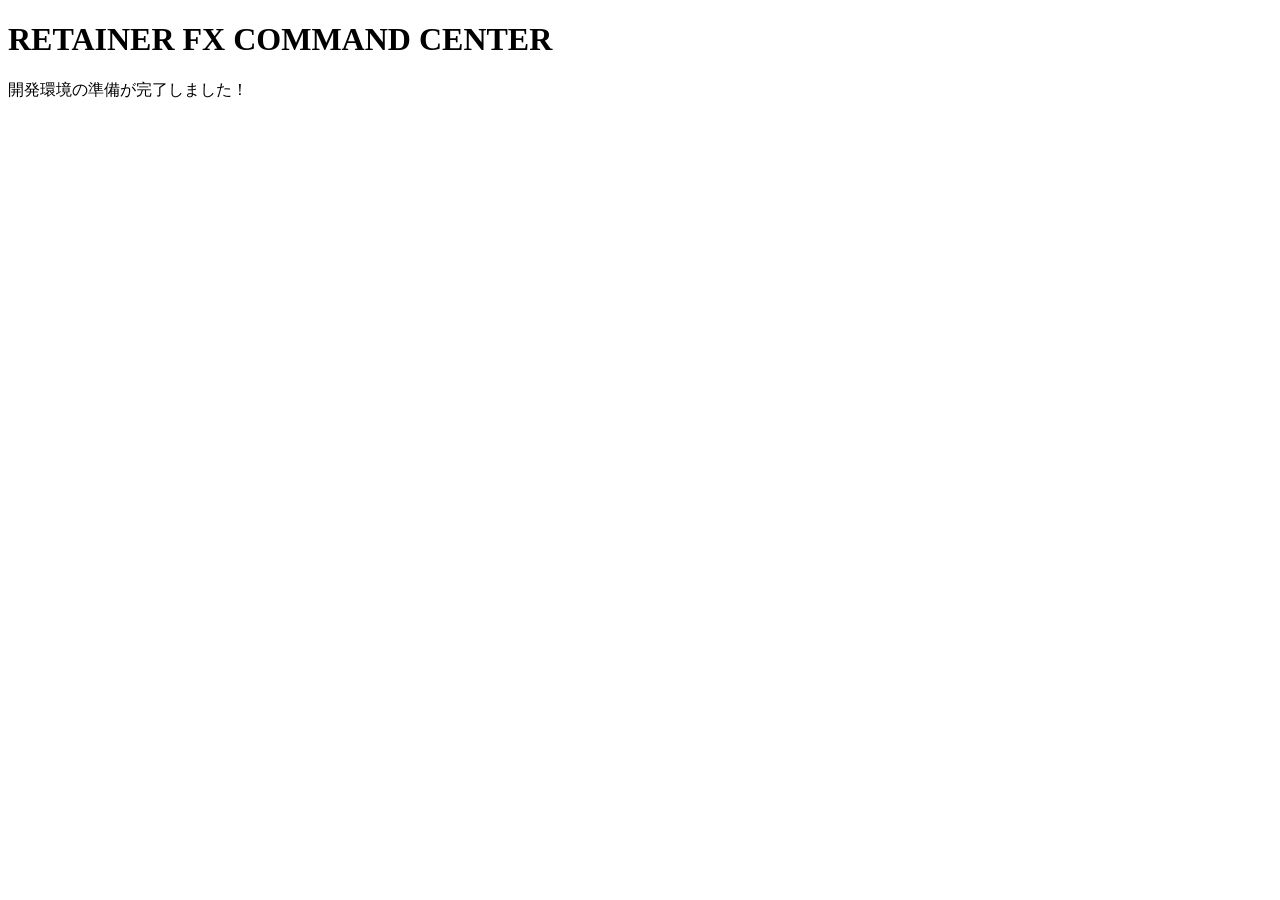
==== index.html @ 537940e8 "Create index.html with initial page content" ====
<!DOCTYPE html>
<html lang="ja">
<head>
  <meta charset="UTF-8">
  <meta name="viewport" content="width=device-width, initial-scale=1.0">
  <title>RETAINER FX COMMAND CENTER</title>
</head>
<body>
  <h1>RETAINER FX COMMAND CENTER</h1>
  <p>開発環境の準備が完了しました！</p>
</body>
</html>
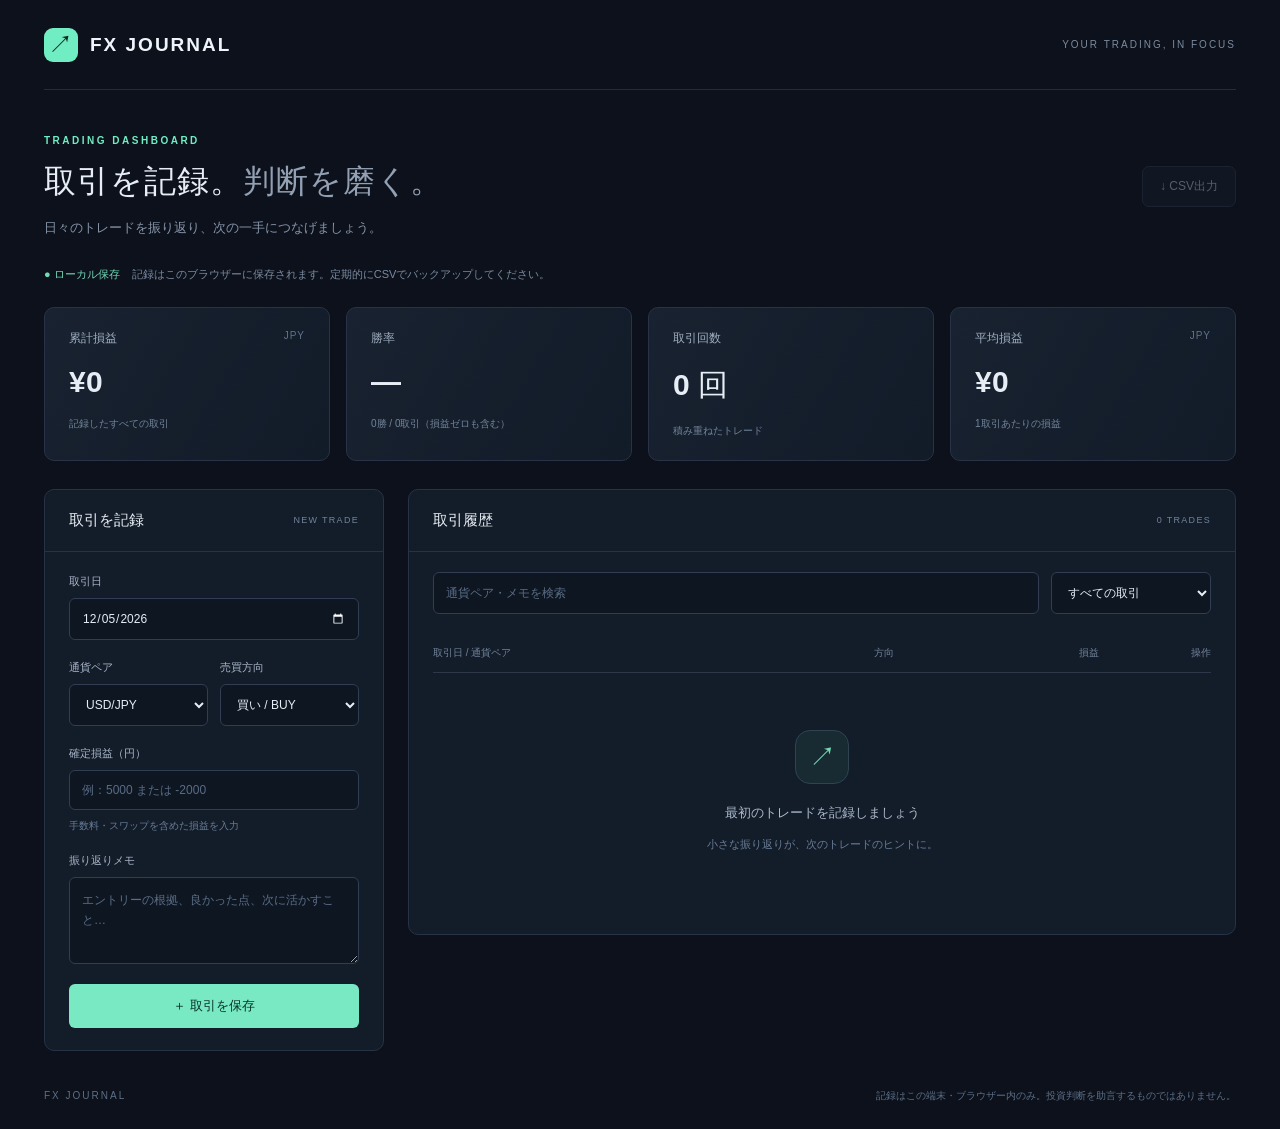
==== commit ac7808ef: "Build FX trading journal with local storage and CSV export" ====
--- a/index.html
+++ b/index.html
@@ -1,12 +1,20 @@
 <!DOCTYPE html>
 <html lang="ja">
 <head>
-  <meta charset="UTF-8">
-  <meta name="viewport" content="width=device-width, initial-scale=1.0">
-  <title>RETAINER FX COMMAND CENTER</title>
+<meta charset="UTF-8"><meta name="viewport" content="width=device-width, initial-scale=1.0">
+<title>FX JOURNAL | 取引記録</title>
+<link rel="stylesheet" href="style.css">
+<script src="app.js" defer></script>
 </head>
 <body>
-  <h1>RETAINER FX COMMAND CENTER</h1>
-  <p>開発環境の準備が完了しました！</p>
-</body>
-</html>
+<div class="app">
+<header><a class="brand" href="./"><span class="logo">↗</span> FX JOURNAL</a><span class="tag">YOUR TRADING, IN FOCUS</span></header>
+<main>
+<div class="heading"><div><p class="eyebrow">TRADING DASHBOARD</p><h1>取引を記録。<span>判断を磨く。</span></h1><p class="sub">日々のトレードを振り返り、次の一手につなげましょう。</p></div><button id="export" class="secondary">↓ CSV出力</button></div>
+<div class="notice">● ローカル保存 <span>記録はこのブラウザーに保存されます。定期的にCSVでバックアップしてください。</span></div>
+<section class="stats" aria-label="取引サマリー"><article><p>累計損益 <small>JPY</small></p><strong id="total">¥0</strong><span>記録したすべての取引</span></article><article><p>勝率</p><strong id="rate">—</strong><span id="wins">利益のある取引 / 全取引</span></article><article><p>取引回数</p><strong id="count">0 <small>回</small></strong><span>積み重ねたトレード</span></article><article><p>平均損益 <small>JPY</small></p><strong id="average">¥0</strong><span>1取引あたりの損益</span></article></section>
+<div class="workspace"><section class="panel entry"><div class="section-title"><h2 id="form-title">取引を記録</h2><span>NEW TRADE</span></div><form id="trade-form"><label>取引日<input name="date" type="date" required></label><div class="fields"><label>通貨ペア<select name="pair"><option>USD/JPY</option><option>EUR/JPY</option><option>GBP/JPY</option><option>AUD/JPY</option><option>EUR/USD</option><option>GBP/USD</option><option>AUD/USD</option><option>その他</option></select></label><label>売買方向<select name="side"><option value="buy">買い / BUY</option><option value="sell">売り / SELL</option></select></label></div><label>確定損益（円）<input name="pnl" type="number" step="0.01" min="-1000000000000" max="1000000000000" placeholder="例：5000 または -2000" required><small>手数料・スワップを含めた損益を入力</small></label><label>振り返りメモ<textarea name="note" rows="3" maxlength="2000" placeholder="エントリーの根拠、良かった点、次に活かすこと…"></textarea></label><button type="submit" class="primary" id="save">＋ 取引を保存</button><button type="button" class="secondary cancel" id="cancel" hidden>編集をキャンセル</button></form></section>
+<section class="panel history"><div class="section-title"><h2>取引履歴</h2><span id="shown">0 TRADES</span></div><div class="filters"><input id="search" type="search" placeholder="通貨ペア・メモを検索" aria-label="通貨ペア・メモを検索"><select id="filter" aria-label="損益で絞り込み"><option value="all">すべての取引</option><option value="win">利益のある取引</option><option value="loss">損失のある取引</option><option value="even">損益ゼロ</option></select></div><div class="table-wrap"><table><thead><tr><th>取引日 / 通貨ペア</th><th>方向</th><th class="right">損益</th><th class="right">操作</th></tr></thead><tbody id="trades"></tbody></table></div><div id="empty" class="empty"><div>↗</div><h3>最初のトレードを記録しましょう</h3><p>小さな振り返りが、次のトレードのヒントに。</p></div></section></div>
+<footer><span>FX JOURNAL</span><span>記録はこの端末・ブラウザー内のみ。投資判断を助言するものではありません。</span></footer>
+</main></div><div id="message" role="status" aria-live="polite"></div>
+</body></html>
--- a/style.css
+++ b/style.css
@@ -0,0 +1 @@
+:root{font-family:Inter,"Noto Sans JP",-apple-system,BlinkMacSystemFont,"Segoe UI",sans-serif;color:#e7edf4;background:#0c111b;font-synthesis:none;color-scheme:dark}*{box-sizing:border-box}body{margin:0}button,input,select,textarea{font:inherit}button,a,input,select,textarea{-webkit-tap-highlight-color:transparent}button{cursor:pointer}button:disabled{opacity:.4;cursor:default}button:focus-visible,a:focus-visible{outline:2px solid #5ee5bf;outline-offset:4px}.app{max-width:1320px;margin:auto;padding:0 44px}header{height:90px;display:flex;align-items:center;justify-content:space-between;border-bottom:1px solid #232c3c}.brand{text-decoration:none;color:#eef5fa;font-weight:800;font-size:19px;letter-spacing:2px;display:flex;align-items:center;gap:12px}.logo{display:grid;place-items:center;background:#71edc3;color:#122a25;border-radius:9px;width:34px;height:34px;font-size:25px}.tag{font-size:10px;letter-spacing:2px;color:#7c8b9f}main{padding-top:45px}.heading{display:flex;align-items:center;justify-content:space-between;gap:20px}.eyebrow{font-size:10px;color:#71edc3;letter-spacing:2.5px;font-weight:700;margin:0 0 14px}h1{font-size:32px;letter-spacing:1px;margin:0;font-weight:700}h1 span{color:#93a0b4}.sub{color:#8694a9;font-size:13px;margin:15px 0 0}.secondary{border:1px solid #334056;background:#161f2d;color:#c7d2df;padding:11px 17px;border-radius:7px;font-size:12px}.secondary:hover{background:#233047}.notice{font-size:11px;color:#72d9b6;margin:28px 0 22px;display:flex;gap:12px;line-height:1.8}.notice span{color:#7b8ba1}.stats{display:grid;grid-template-columns:repeat(4,1fr);gap:16px;margin-bottom:28px}.stats article{padding:22px 24px;border:1px solid #293246;background:linear-gradient(120deg,#182230,#121b28);border-radius:10px}.stats p{margin:0 0 18px;color:#a0aec0;font-size:12px;display:flex;justify-content:space-between}.stats p small{font-size:10px;color:#62738a;letter-spacing:1px}.stats strong{display:block;font-size:30px;letter-spacing:.2px;font-variant-numeric:tabular-nums;margin-bottom:14px}.stats strong small{font-size:14px;color:#8190a7}.stats article>span{font-size:10px;color:#72849b}.positive{color:#74e6bd}.negative{color:#ff8f9c}.workspace{display:grid;grid-template-columns:340px minmax(0,1fr);gap:24px;align-items:start}.panel{background:#131c29;border:1px solid #283246;border-radius:10px;overflow:hidden}.section-title{padding:21px 24px;display:flex;align-items:center;justify-content:space-between;border-bottom:1px solid #283246}.section-title h2{font-size:15px;margin:0}.section-title>span{font-size:9px;letter-spacing:1.3px;color:#71839b}form{padding:22px 24px}label{display:flex;flex-direction:column;gap:9px;font-size:11px;color:#a8b5c7;margin-bottom:20px}input,select,textarea{border:1px solid #303d52;background:#0e1622;color:#e5edf6;padding:12px;border-radius:6px;min-width:0;width:100%;font-size:12px}input:focus,select:focus,textarea:focus{outline:1px solid #70dfbb;border-color:#70dfbb}input::placeholder,textarea::placeholder{color:#596c85}textarea{resize:vertical;line-height:1.7}.fields{display:grid;grid-template-columns:1fr 1fr;gap:12px}label small{color:#687d96;font-size:10px}.primary{width:100%;background:#78e9c2;color:#0b352b;font-weight:700;padding:13px;border:0;border-radius:6px;font-size:13px}.primary:hover{background:#9af4d4}.cancel{width:100%;margin-top:10px}[hidden]{display:none!important}.filters{display:flex;gap:12px;padding:20px 24px}.filters input{flex:1}.filters select{width:160px}.table-wrap{overflow:auto;padding:0 24px}table{width:100%;border-collapse:collapse;white-space:nowrap}th{text-align:left;color:#71839b;font-size:10px;font-weight:400;padding:12px 0;border-bottom:1px solid #2c384a}td{padding:17px 0;border-bottom:1px solid #233044;font-size:12px}td strong{display:block;font-weight:600;margin-top:6px}td small{color:#8596ad;font-size:10px}.right{text-align:right}.badge{font-size:9px;padding:5px 7px;border-radius:4px;background:#173c34;color:#7ce0bc}.badge.sell{background:#342b47;color:#c2a5ec}.money{font-weight:600;font-variant-numeric:tabular-nums}.row-actions button{background:transparent;color:#8fa1b9;border:0;font-size:11px;padding:6px}.row-actions button:hover{color:#edf4fa}.note{white-space:pre-wrap;overflow-wrap:anywhere;max-width:240px;color:#8294ab;font-size:11px;line-height:1.6;margin-top:8px}.empty{text-align:center;padding:57px 20px 68px;color:#687d96}.empty>div{border:1px solid #2f4351;border-radius:15px;width:54px;height:54px;margin:0 auto 20px;display:grid;place-items:center;color:#73d9b6;font-size:27px;background:#192b32}.empty h3{font-size:13px;color:#acbacc;font-weight:500}.empty p{font-size:11px;line-height:1.8}footer{display:flex;justify-content:space-between;gap:20px;color:#5c6f87;font-size:10px;margin:36px 0 24px;line-height:1.8}footer>span:first-child{letter-spacing:2px}#message{position:fixed;bottom:24px;left:50%;transform:translateX(-50%);background:#263d36;color:#b6f3d9;box-shadow:0 8px 30px #0005;border-radius:8px;max-width:90%;padding:14px 22px;font-size:12px;display:none}#message.visible{display:block}@media(min-width:1500px){main{padding-top:65px}}@media(max-width:1000px){.app{padding:0 24px}.workspace{grid-template-columns:300px minmax(0,1fr);gap:16px}.stats article{padding:18px}.stats strong{font-size:25px}.filters{flex-direction:column}.filters select{width:100%}.row-actions button{display:block;margin-left:auto}}@media(max-width:720px){.app{padding:0 18px}header{height:72px}.tag{display:none}main{padding-top:30px}h1{font-size:25px}h1 span{display:block;margin-top:7px}.heading{align-items:flex-start}.heading>.secondary{white-space:nowrap;padding:10px}.sub{font-size:11px;line-height:1.8}.notice{display:block;font-size:10px}.notice span{display:block;margin-top:5px}.stats{grid-template-columns:1fr 1fr;gap:10px}.stats article{padding:16px}.stats strong{font-size:24px}.stats article>span{font-size:9px}.workspace{grid-template-columns:1fr}.filters{flex-direction:row}.filters select{width:140px}.section-title,form{padding:20px}.table-wrap{padding:0 16px}.filters{padding:18px 16px}footer{flex-direction:column;gap:6px}.note{max-width:150px}td{font-size:11px}}
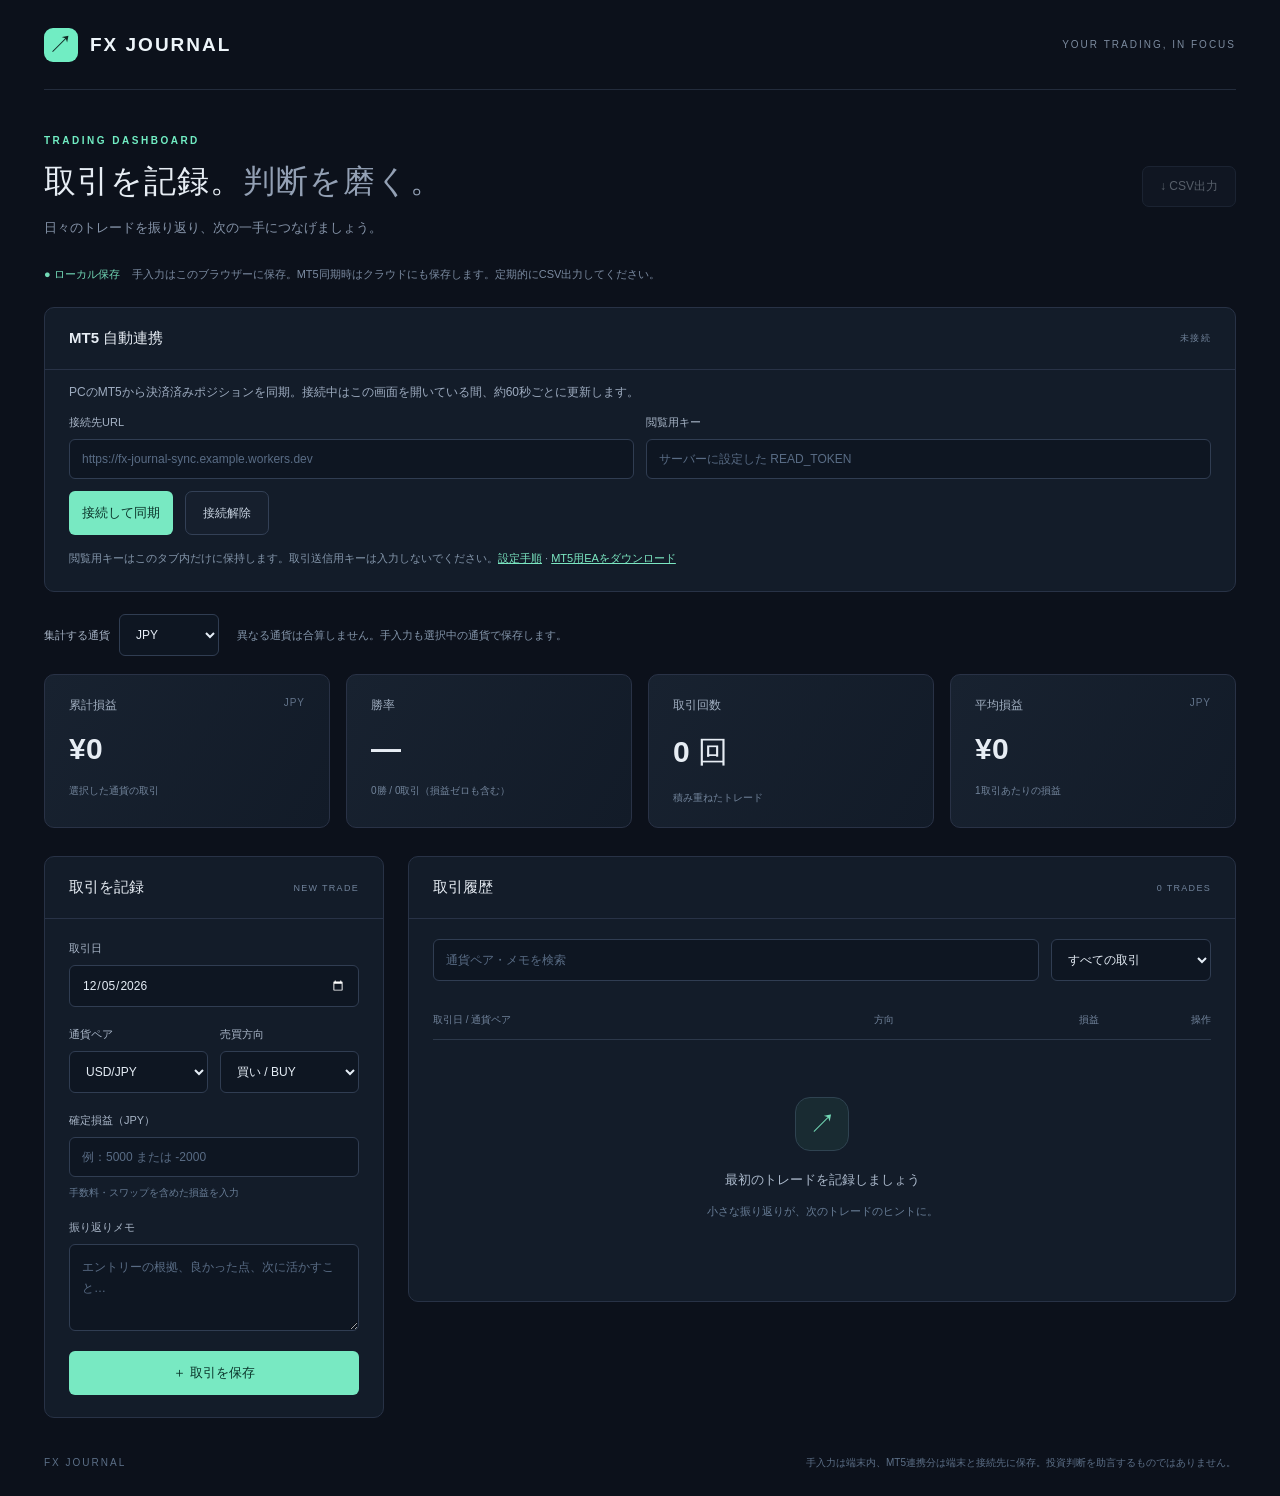
==== commit 6065e1fc: "Add MT5 read-only sync bridge and per-currency journal totals" ====
--- a/index.html
+++ b/index.html
@@ -11,10 +11,12 @@
 <header><a class="brand" href="./"><span class="logo">↗</span> FX JOURNAL</a><span class="tag">YOUR TRADING, IN FOCUS</span></header>
 <main>
 <div class="heading"><div><p class="eyebrow">TRADING DASHBOARD</p><h1>取引を記録。<span>判断を磨く。</span></h1><p class="sub">日々のトレードを振り返り、次の一手につなげましょう。</p></div><button id="export" class="secondary">↓ CSV出力</button></div>
-<div class="notice">● ローカル保存 <span>記録はこのブラウザーに保存されます。定期的にCSVでバックアップしてください。</span></div>
-<section class="stats" aria-label="取引サマリー"><article><p>累計損益 <small>JPY</small></p><strong id="total">¥0</strong><span>記録したすべての取引</span></article><article><p>勝率</p><strong id="rate">—</strong><span id="wins">利益のある取引 / 全取引</span></article><article><p>取引回数</p><strong id="count">0 <small>回</small></strong><span>積み重ねたトレード</span></article><article><p>平均損益 <small>JPY</small></p><strong id="average">¥0</strong><span>1取引あたりの損益</span></article></section>
-<div class="workspace"><section class="panel entry"><div class="section-title"><h2 id="form-title">取引を記録</h2><span>NEW TRADE</span></div><form id="trade-form"><label>取引日<input name="date" type="date" required></label><div class="fields"><label>通貨ペア<select name="pair"><option>USD/JPY</option><option>EUR/JPY</option><option>GBP/JPY</option><option>AUD/JPY</option><option>EUR/USD</option><option>GBP/USD</option><option>AUD/USD</option><option>その他</option></select></label><label>売買方向<select name="side"><option value="buy">買い / BUY</option><option value="sell">売り / SELL</option></select></label></div><label>確定損益（円）<input name="pnl" type="number" step="0.01" min="-1000000000000" max="1000000000000" placeholder="例：5000 または -2000" required><small>手数料・スワップを含めた損益を入力</small></label><label>振り返りメモ<textarea name="note" rows="3" maxlength="2000" placeholder="エントリーの根拠、良かった点、次に活かすこと…"></textarea></label><button type="submit" class="primary" id="save">＋ 取引を保存</button><button type="button" class="secondary cancel" id="cancel" hidden>編集をキャンセル</button></form></section>
+<div class="notice">● ローカル保存 <span>手入力はこのブラウザーに保存。MT5同期時はクラウドにも保存します。定期的にCSV出力してください。</span></div>
+<section class="panel sync-panel" aria-labelledby="sync-title"><div class="section-title"><h2 id="sync-title">MT5 自動連携</h2><span id="sync-status" role="status">未接続</span></div><div class="sync-content"><p>PCのMT5から決済済みポジションを同期。接続中はこの画面を開いている間、約60秒ごとに更新します。</p><form id="sync-form"><label>接続先URL<input id="sync-url" type="url" placeholder="https://fx-journal-sync.example.workers.dev" required></label><label>閲覧用キー<input id="sync-token" type="password" autocomplete="off" minlength="32" required placeholder="サーバーに設定した READ_TOKEN"></label><div class="sync-actions"><button class="primary" type="submit">接続して同期</button><button class="secondary" id="disconnect" type="button">接続解除</button></div></form><small>閲覧用キーはこのタブ内だけに保持します。取引送信用キーは入力しないでください。<a href="https://github.com/poyo0422/ryo/blob/main/mt5/SETUP.md" target="_blank" rel="noopener">設定手順</a> · <a href="mt5/FXJournalSync.mq5" download>MT5用EAをダウンロード</a></small></div></section>
+<div class="currency-bar"><label>集計する通貨<select id="currency"><option>JPY</option><option>USD</option><option>EUR</option><option>GBP</option><option>AUD</option><option>CHF</option><option>CAD</option><option>NZD</option></select></label><span>異なる通貨は合算しません。手入力も選択中の通貨で保存します。</span></div>
+<section class="stats" aria-label="取引サマリー"><article><p>累計損益 <small class="currency-label">JPY</small></p><strong id="total">¥0</strong><span>選択した通貨の取引</span></article><article><p>勝率</p><strong id="rate">—</strong><span id="wins">利益のある取引 / 全取引</span></article><article><p>取引回数</p><strong id="count">0 <small>回</small></strong><span>積み重ねたトレード</span></article><article><p>平均損益 <small class="currency-label">JPY</small></p><strong id="average">¥0</strong><span>1取引あたりの損益</span></article></section>
+<div class="workspace"><section class="panel entry"><div class="section-title"><h2 id="form-title">取引を記録</h2><span>NEW TRADE</span></div><form id="trade-form"><label>取引日<input name="date" type="date" required></label><div class="fields"><label>通貨ペア<select name="pair"><option>USD/JPY</option><option>EUR/JPY</option><option>GBP/JPY</option><option>AUD/JPY</option><option>EUR/USD</option><option>GBP/USD</option><option>AUD/USD</option><option>その他</option></select></label><label>売買方向<select name="side"><option value="buy">買い / BUY</option><option value="sell">売り / SELL</option></select></label></div><label><span>確定損益（<span class="currency-label">JPY</span>）</span><input name="pnl" type="number" step="0.01" min="-1000000000000" max="1000000000000" placeholder="例：5000 または -2000" required><small>手数料・スワップを含めた損益を入力</small></label><label>振り返りメモ<textarea name="note" rows="3" maxlength="2000" placeholder="エントリーの根拠、良かった点、次に活かすこと…"></textarea></label><button type="submit" class="primary" id="save">＋ 取引を保存</button><button type="button" class="secondary cancel" id="cancel" hidden>編集をキャンセル</button></form></section>
 <section class="panel history"><div class="section-title"><h2>取引履歴</h2><span id="shown">0 TRADES</span></div><div class="filters"><input id="search" type="search" placeholder="通貨ペア・メモを検索" aria-label="通貨ペア・メモを検索"><select id="filter" aria-label="損益で絞り込み"><option value="all">すべての取引</option><option value="win">利益のある取引</option><option value="loss">損失のある取引</option><option value="even">損益ゼロ</option></select></div><div class="table-wrap"><table><thead><tr><th>取引日 / 通貨ペア</th><th>方向</th><th class="right">損益</th><th class="right">操作</th></tr></thead><tbody id="trades"></tbody></table></div><div id="empty" class="empty"><div>↗</div><h3>最初のトレードを記録しましょう</h3><p>小さな振り返りが、次のトレードのヒントに。</p></div></section></div>
-<footer><span>FX JOURNAL</span><span>記録はこの端末・ブラウザー内のみ。投資判断を助言するものではありません。</span></footer>
+<footer><span>FX JOURNAL</span><span>手入力は端末内、MT5連携分は端末と接続先に保存。投資判断を助言するものではありません。</span></footer>
 </main></div><div id="message" role="status" aria-live="polite"></div>
 </body></html>
--- a/style.css
+++ b/style.css
@@ -1 +1,3 @@
 :root{font-family:Inter,"Noto Sans JP",-apple-system,BlinkMacSystemFont,"Segoe UI",sans-serif;color:#e7edf4;background:#0c111b;font-synthesis:none;color-scheme:dark}*{box-sizing:border-box}body{margin:0}button,input,select,textarea{font:inherit}button,a,input,select,textarea{-webkit-tap-highlight-color:transparent}button{cursor:pointer}button:disabled{opacity:.4;cursor:default}button:focus-visible,a:focus-visible{outline:2px solid #5ee5bf;outline-offset:4px}.app{max-width:1320px;margin:auto;padding:0 44px}header{height:90px;display:flex;align-items:center;justify-content:space-between;border-bottom:1px solid #232c3c}.brand{text-decoration:none;color:#eef5fa;font-weight:800;font-size:19px;letter-spacing:2px;display:flex;align-items:center;gap:12px}.logo{display:grid;place-items:center;background:#71edc3;color:#122a25;border-radius:9px;width:34px;height:34px;font-size:25px}.tag{font-size:10px;letter-spacing:2px;color:#7c8b9f}main{padding-top:45px}.heading{display:flex;align-items:center;justify-content:space-between;gap:20px}.eyebrow{font-size:10px;color:#71edc3;letter-spacing:2.5px;font-weight:700;margin:0 0 14px}h1{font-size:32px;letter-spacing:1px;margin:0;font-weight:700}h1 span{color:#93a0b4}.sub{color:#8694a9;font-size:13px;margin:15px 0 0}.secondary{border:1px solid #334056;background:#161f2d;color:#c7d2df;padding:11px 17px;border-radius:7px;font-size:12px}.secondary:hover{background:#233047}.notice{font-size:11px;color:#72d9b6;margin:28px 0 22px;display:flex;gap:12px;line-height:1.8}.notice span{color:#7b8ba1}.stats{display:grid;grid-template-columns:repeat(4,1fr);gap:16px;margin-bottom:28px}.stats article{padding:22px 24px;border:1px solid #293246;background:linear-gradient(120deg,#182230,#121b28);border-radius:10px}.stats p{margin:0 0 18px;color:#a0aec0;font-size:12px;display:flex;justify-content:space-between}.stats p small{font-size:10px;color:#62738a;letter-spacing:1px}.stats strong{display:block;font-size:30px;letter-spacing:.2px;font-variant-numeric:tabular-nums;margin-bottom:14px}.stats strong small{font-size:14px;color:#8190a7}.stats article>span{font-size:10px;color:#72849b}.positive{color:#74e6bd}.negative{color:#ff8f9c}.workspace{display:grid;grid-template-columns:340px minmax(0,1fr);gap:24px;align-items:start}.panel{background:#131c29;border:1px solid #283246;border-radius:10px;overflow:hidden}.section-title{padding:21px 24px;display:flex;align-items:center;justify-content:space-between;border-bottom:1px solid #283246}.section-title h2{font-size:15px;margin:0}.section-title>span{font-size:9px;letter-spacing:1.3px;color:#71839b}form{padding:22px 24px}label{display:flex;flex-direction:column;gap:9px;font-size:11px;color:#a8b5c7;margin-bottom:20px}input,select,textarea{border:1px solid #303d52;background:#0e1622;color:#e5edf6;padding:12px;border-radius:6px;min-width:0;width:100%;font-size:12px}input:focus,select:focus,textarea:focus{outline:1px solid #70dfbb;border-color:#70dfbb}input::placeholder,textarea::placeholder{color:#596c85}textarea{resize:vertical;line-height:1.7}.fields{display:grid;grid-template-columns:1fr 1fr;gap:12px}label small{color:#687d96;font-size:10px}.primary{width:100%;background:#78e9c2;color:#0b352b;font-weight:700;padding:13px;border:0;border-radius:6px;font-size:13px}.primary:hover{background:#9af4d4}.cancel{width:100%;margin-top:10px}[hidden]{display:none!important}.filters{display:flex;gap:12px;padding:20px 24px}.filters input{flex:1}.filters select{width:160px}.table-wrap{overflow:auto;padding:0 24px}table{width:100%;border-collapse:collapse;white-space:nowrap}th{text-align:left;color:#71839b;font-size:10px;font-weight:400;padding:12px 0;border-bottom:1px solid #2c384a}td{padding:17px 0;border-bottom:1px solid #233044;font-size:12px}td strong{display:block;font-weight:600;margin-top:6px}td small{color:#8596ad;font-size:10px}.right{text-align:right}.badge{font-size:9px;padding:5px 7px;border-radius:4px;background:#173c34;color:#7ce0bc}.badge.sell{background:#342b47;color:#c2a5ec}.money{font-weight:600;font-variant-numeric:tabular-nums}.row-actions button{background:transparent;color:#8fa1b9;border:0;font-size:11px;padding:6px}.row-actions button:hover{color:#edf4fa}.note{white-space:pre-wrap;overflow-wrap:anywhere;max-width:240px;color:#8294ab;font-size:11px;line-height:1.6;margin-top:8px}.empty{text-align:center;padding:57px 20px 68px;color:#687d96}.empty>div{border:1px solid #2f4351;border-radius:15px;width:54px;height:54px;margin:0 auto 20px;display:grid;place-items:center;color:#73d9b6;font-size:27px;background:#192b32}.empty h3{font-size:13px;color:#acbacc;font-weight:500}.empty p{font-size:11px;line-height:1.8}footer{display:flex;justify-content:space-between;gap:20px;color:#5c6f87;font-size:10px;margin:36px 0 24px;line-height:1.8}footer>span:first-child{letter-spacing:2px}#message{position:fixed;bottom:24px;left:50%;transform:translateX(-50%);background:#263d36;color:#b6f3d9;box-shadow:0 8px 30px #0005;border-radius:8px;max-width:90%;padding:14px 22px;font-size:12px;display:none}#message.visible{display:block}@media(min-width:1500px){main{padding-top:65px}}@media(max-width:1000px){.app{padding:0 24px}.workspace{grid-template-columns:300px minmax(0,1fr);gap:16px}.stats article{padding:18px}.stats strong{font-size:25px}.filters{flex-direction:column}.filters select{width:100%}.row-actions button{display:block;margin-left:auto}}@media(max-width:720px){.app{padding:0 18px}header{height:72px}.tag{display:none}main{padding-top:30px}h1{font-size:25px}h1 span{display:block;margin-top:7px}.heading{align-items:flex-start}.heading>.secondary{white-space:nowrap;padding:10px}.sub{font-size:11px;line-height:1.8}.notice{display:block;font-size:10px}.notice span{display:block;margin-top:5px}.stats{grid-template-columns:1fr 1fr;gap:10px}.stats article{padding:16px}.stats strong{font-size:24px}.stats article>span{font-size:9px}.workspace{grid-template-columns:1fr}.filters{flex-direction:row}.filters select{width:140px}.section-title,form{padding:20px}.table-wrap{padding:0 16px}.filters{padding:18px 16px}footer{flex-direction:column;gap:6px}.note{max-width:150px}td{font-size:11px}}
+
+.sync-panel{margin-bottom:22px}.sync-content{padding:0 24px 22px}.sync-content p{color:#9eacc0;font-size:12px;line-height:1.8}.sync-content form{padding:0;display:grid;grid-template-columns:1fr 1fr;gap:12px}.sync-content label{margin:0}.sync-actions{grid-column:1/-1;display:flex;gap:12px}.sync-actions .primary{width:auto}.sync-content small{display:block;margin-top:14px;font-size:11px;color:#8496ab;line-height:1.8}.sync-content a{color:#7be6c1}.currency-bar{display:flex;align-items:center;gap:18px;margin-bottom:18px}.currency-bar label{margin:0;flex-direction:row;align-items:center;white-space:nowrap}.currency-bar select{width:100px}.currency-bar span{font-size:11px;color:#8496ab}.mt5-source{display:block;color:#7be6c1;font-size:10px;margin-top:5px}@media(max-width:720px){.sync-content form{grid-template-columns:1fr}.currency-bar{align-items:flex-start;flex-direction:column;gap:10px}.sync-content{padding:0 20px 20px}}
